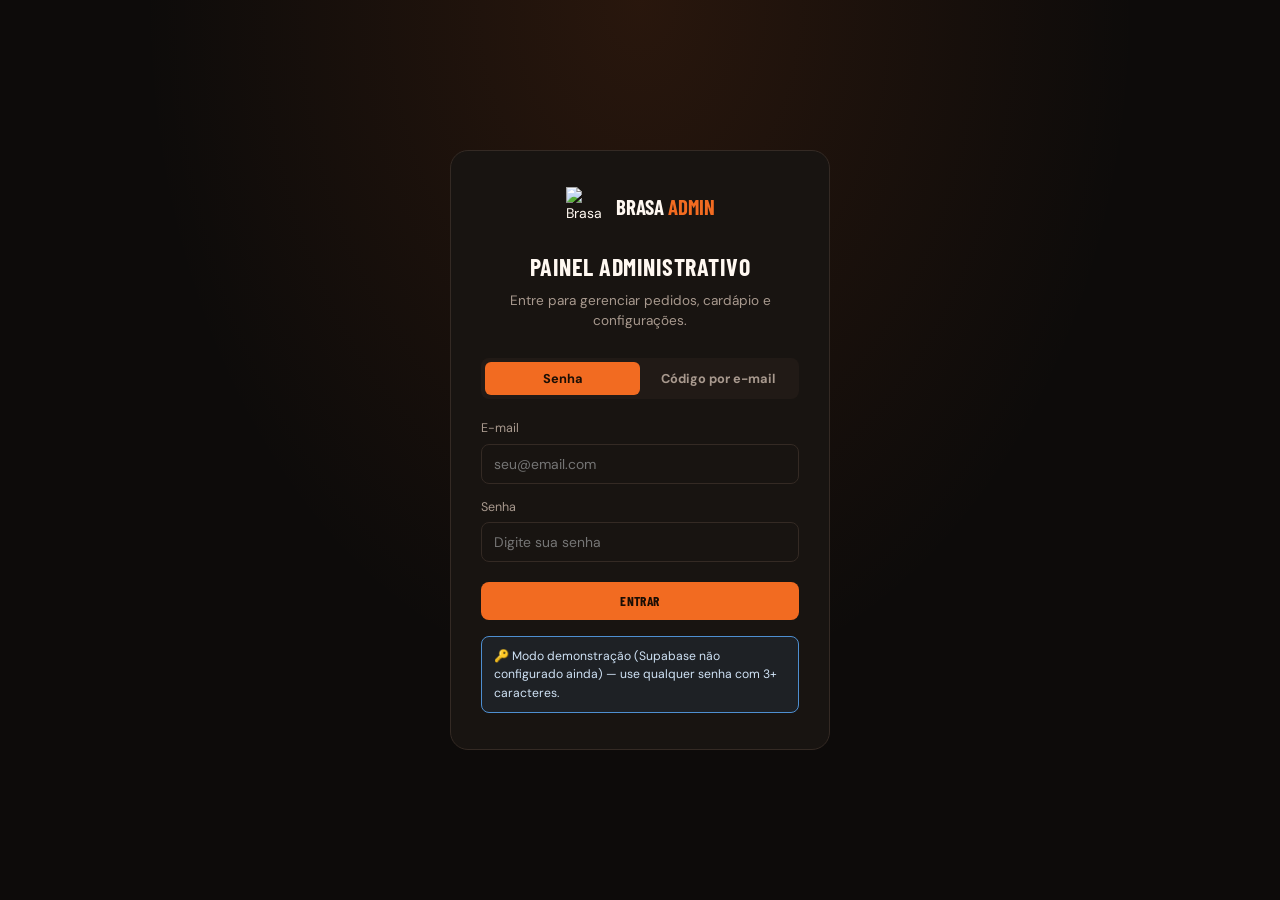
==== admin.html @ 8faa11cd "Add files via upload" ====
<!DOCTYPE html>
<html lang="pt-BR">
<head>
<meta charset="UTF-8">
<meta name="viewport" content="width=device-width, initial-scale=1.0">
<title>Painel Administrativo — Brasa Burger Co.</title>
<link rel="preconnect" href="https://fonts.googleapis.com">
<link href="https://fonts.googleapis.com/css2?family=Barlow+Condensed:wght@500;600;700&family=DM+Sans:wght@400;500;700&display=swap" rel="stylesheet">
<link rel="stylesheet" href="css/admin.css">
</head>
<body>

<!-- ============================= LOGIN ============================= -->
<div class="login-screen" id="loginScreen">
  <div class="login-card">
    <div class="brand-mark">
      <img src="assets/brand/logo-icon.png" alt="Brasa Burger Co.">
      <span>BRASA <em>ADMIN</em></span>
    </div>
    <h1>Painel administrativo</h1>
    <p class="sub">Entre para gerenciar pedidos, cardápio e configurações.</p>

    <div class="login-tabs">
      <button class="is-active" id="tabPassword">Senha</button>
      <button id="tabCode">Código por e-mail</button>
    </div>

    <div class="login-error" id="loginError">E-mail ou senha incorretos. Tente novamente.</div>

    <form id="loginFormPassword">
      <div class="field">
        <label for="loginEmail">E-mail</label>
        <input type="email" id="loginEmail" placeholder="seu@email.com" autocomplete="username">
      </div>
      <div class="field">
        <label for="loginPass">Senha</label>
        <input type="password" id="loginPass" placeholder="Digite sua senha" autocomplete="current-password">
      </div>
      <button type="submit" class="btn btn-primary" style="width:100%; justify-content:center; margin-top:6px;">Entrar</button>
    </form>

    <form id="loginFormCode" style="display:none;">
      <div class="field">
        <label for="loginEmail2">E-mail</label>
        <input type="email" id="loginEmail2" placeholder="seu@email.com" autocomplete="username">
      </div>
      <div class="field" id="codeFieldWrap" style="display:none;">
        <label for="loginCode">Código de 6 dígitos</label>
        <input type="text" id="loginCode" maxlength="6" placeholder="000000">
      </div>
      <button type="submit" class="btn btn-primary" style="width:100%; justify-content:center; margin-top:6px;" id="codeSubmitBtn">Enviar código</button>
    </form>

    <div class="login-hint">🔑 Protótipo demonstrativo — use qualquer senha (mín. 3 caracteres) ou peça o código, ele aparecerá em um aviso na tela.</div>
  </div>
</div>

<!-- ============================= SHELL ADMIN ============================= -->
<div class="admin-shell" id="adminShell">

  <!-- ---------- Sidebar ---------- -->
  <aside class="sidebar" id="sidebar">
    <button class="sidebar__mobile-close icon-only-btn" id="closeSidebarBtn" aria-label="Fechar menu">✕</button>
    <div class="sidebar__brand">
      <img src="assets/brand/logo-icon.png" alt="" id="sidebarLogo">
      <span class="sidebar__brand-text" id="sidebarBrandText">BRASA BURGER</span>
    </div>
    <div class="sidebar__sub">PAINEL ADMINISTRATIVO</div>

    <nav class="sidebar__nav" id="sidebarNav">
      <button class="nav-item is-active" data-view="visao-geral"><span class="ic">📊</span><span class="nav-label">Visão geral</span></button>
      <button class="nav-item" data-view="dashboard"><span class="ic">📈</span><span class="nav-label">Dashboard</span></button>
      <button class="nav-item" data-view="pedidos"><span class="ic">🧾</span><span class="nav-label">Pedidos</span><span class="nav-badge" id="navOrdersBadge">0</span></button>
      <button class="nav-item" data-view="produtos"><span class="ic">🍔</span><span class="nav-label">Produtos</span></button>
      <button class="nav-item" data-view="categorias"><span class="ic">🗂️</span><span class="nav-label">Categorias</span></button>
      <button class="nav-item" data-view="adicionais"><span class="ic">➕</span><span class="nav-label">Adicionais</span></button>
      <button class="nav-item" data-view="estoque"><span class="ic">📦</span><span class="nav-label">Estoque</span></button>
      <button class="nav-item" data-view="cupons"><span class="ic">🏷️</span><span class="nav-label">Cupons</span></button>
      <button class="nav-item" data-view="areas"><span class="ic">📍</span><span class="nav-label">Áreas de entrega</span></button>
      <button class="nav-item" data-view="banners"><span class="ic">🖼️</span><span class="nav-label">Banners</span></button>
      <button class="nav-item" data-view="configuracoes"><span class="ic">⚙️</span><span class="nav-label">Configurações</span></button>
      <button class="nav-item" data-view="business"><span class="ic">🌎</span><span class="nav-label">Business</span></button>
    </nav>

    <div class="sidebar__footer">
      <div class="store-status-card">
        <div class="line1"><span class="dot-green"></span> Loja aberta</div>
        <div class="line2">Terça a domingo, 18h–23h30</div>
        <a href="index.html" target="_blank">Ver site público →</a>
      </div>
    </div>
  </aside>

  <!-- ---------- Área principal ---------- -->
  <div class="main-area">
    <header class="topbar">
      <button class="tb-icon-btn topbar__menu-btn" id="openSidebarBtn" aria-label="Abrir menu">☰</button>
      <div class="topbar__titles">
        <div class="topbar__date" id="topbarDate">SEXTA-FEIRA, 7 DE AGOSTO</div>
        <h1 class="topbar__title" id="topbarTitle">Visão geral</h1>
      </div>
      <div class="topbar__search">
        <span>🔍</span>
        <input type="text" id="globalSearch" placeholder="Buscar pedidos, produtos...">
      </div>
      <div class="topbar__actions">
        <button class="tb-icon-btn is-muted" id="soundToggle" aria-label="Alternar som de notificação" title="Som de novos pedidos">🔔</button>
        <button class="tb-icon-btn" id="notifBtn" aria-label="Notificações">
          🔔<span class="tb-badge" id="notifBadge">3</span>
        </button>
        <div class="profile-chip" id="profileChip">
          <div class="avatar-initials" id="profileInitials">MS</div>
          <div class="who"><span class="name" id="profileName">Marina Silva</span><span class="role" id="profileRole">Administradora</span></div>
        </div>
        <button class="tb-icon-btn" id="logoutBtn" aria-label="Sair" title="Sair">🚪</button>
      </div>
    </header>

    <main class="view-content" id="viewContent">
      <!-- Conteúdo de cada view é injetado via JS -->
    </main>
  </div>
</div>

<!-- ============================= OVERLAYS ============================= -->
<div class="backdrop" id="backdrop"></div>

<aside class="drawer" id="orderDrawer" aria-label="Detalhes do pedido">
  <div id="orderDrawerContent"></div>
</aside>

<div class="modal" id="adminModal" role="dialog" aria-modal="true">
  <div id="adminModalContent"></div>
</div>

<div class="modal" id="confirmModal" role="dialog" aria-modal="true">
  <div id="confirmModalContent"></div>
</div>

<div class="toast-stack" id="toastStack"></div>

<script src="https://cdn.jsdelivr.net/npm/@supabase/supabase-js@2/dist/umd/supabase.js"></script>
<script src="https://cdn.jsdelivr.net/npm/chart.js@4.4.4/dist/chart.umd.min.js"></script>
<script src="js/supabase-config.js"></script>
<script src="js/supabase-client.js"></script>
<script src="js/admin-data.js"></script>
<script src="js/admin.js"></script>
<script src="js/admin-sync.js"></script>
<script src="js/admin-orders.js"></script>
<script src="js/admin-print.js"></script>
<script src="js/admin-dashboard.js"></script>
<script src="js/admin-catalog.js"></script>
<script src="js/admin-inventory.js"></script>
<script src="js/admin-marketing.js"></script>
<script src="js/admin-settings.js"></script>
<script src="js/admin-business.js"></script>
<script>window.__brasaAdminInit();</script>
</body>
</html>
---- css/admin.css ----
/* ============================================================
   BRASA BURGER CO. — PAINEL ADMINISTRATIVO
   Paleta noturna, inspirada em fogo e brasa
   ============================================================ */
:root {
  --bg: #0D0B0A;
  --sidebar: #12100E;
  --card: #181411;
  --surface-2: #211A16;
  --border: #342A24;

  --orange: #F26B21;
  --orange-strong: #FF681F;

  --text: #FFF8F1;
  --text-2: #A8998E;
  --text-muted: #6E6157;

  --green: #3FAE6B;
  --amber: #E8A23D;
  --blue: #4E8FD1;
  --red: #E1533F;

  --font-display: 'Barlow Condensed', sans-serif;
  --font-body: 'DM Sans', sans-serif;

  --radius-sm: 8px;
  --radius-md: 11px;
  --radius-lg: 18px;
  --transition: 220ms cubic-bezier(.4,0,.2,1);

  --sidebar-w: 250px;
  --header-h: 90px;
}

* { box-sizing: border-box; margin: 0; padding: 0; }
html, body { overflow-x: hidden; }

body {
  background: var(--bg);
  color: var(--text);
  font-family: var(--font-body);
  font-size: 14px;
  line-height: 1.5;
}

button { font-family: inherit; cursor: pointer; border: none; background: none; color: inherit; }
input, select, textarea { font-family: inherit; }
ul { list-style: none; }
img { max-width: 100%; display: block; }
a { color: inherit; text-decoration: none; }

h1, h2, h3, h4 {
  font-family: var(--font-display);
  font-weight: 700;
  text-transform: uppercase;
  letter-spacing: 0.02em;
}

:focus-visible { outline: 2px solid var(--orange); outline-offset: 2px; }

@media (prefers-reduced-motion: reduce) {
  *, *::before, *::after { animation-duration: .001ms !important; transition-duration: .001ms !important; }
}

/* ============================= LOGIN ============================= */
.login-screen {
  min-height: 100vh;
  display: flex;
  align-items: center;
  justify-content: center;
  background: radial-gradient(ellipse at 50% 0%, rgba(242,107,33,0.12), transparent 55%), var(--bg);
  padding: 20px;
}
.login-card {
  width: 380px;
  max-width: 100%;
  background: var(--card);
  border: 1px solid var(--border);
  border-radius: var(--radius-lg);
  padding: 36px 30px;
}
.login-card .brand-mark { display: flex; align-items: center; gap: 10px; justify-content: center; margin-bottom: 22px; }
.login-card .brand-mark img { width: 40px; height: 40px; }
.login-card .brand-mark span { font-family: var(--font-display); font-size: 1.3rem; font-weight: 700; }
.login-card .brand-mark span em { color: var(--orange); font-style: normal; }
.login-card h1 { font-size: 1.5rem; text-align: center; margin-bottom: 6px; }
.login-card .sub { text-align: center; color: var(--text-2); font-size: 0.85rem; margin-bottom: 26px; }
.login-tabs { display: flex; background: var(--surface-2); border-radius: var(--radius-sm); padding: 4px; margin-bottom: 20px; }
.login-tabs button { flex: 1; padding: 8px; border-radius: 6px; font-size: 0.8rem; font-weight: 700; color: var(--text-2); }
.login-tabs button.is-active { background: var(--orange); color: #1a0e05; }
.login-error { background: rgba(225,83,63,0.1); border: 1px solid var(--red); color: var(--red); border-radius: var(--radius-sm); padding: 10px 12px; font-size: 0.8rem; margin-bottom: 16px; display: none; }
.login-error.is-visible { display: block; }
.login-hint { background: rgba(78,143,209,0.1); border: 1px solid var(--blue); color: #cfe2f5; border-radius: var(--radius-sm); padding: 10px 12px; font-size: 0.76rem; margin-top: 16px; }

/* ============================= LAYOUT ============================= */
.admin-shell { display: none; min-height: 100vh; }
.admin-shell.is-active { display: flex; }

/* ---------- Sidebar ---------- */
.sidebar {
  width: var(--sidebar-w);
  flex-shrink: 0;
  background: var(--sidebar);
  border-right: 1px solid var(--border);
  display: flex;
  flex-direction: column;
  position: fixed;
  top: 0; left: 0; bottom: 0;
  z-index: 50;
  transition: transform var(--transition);
}
.sidebar__brand { display: flex; align-items: center; gap: 10px; padding: 24px 20px 6px; }
.sidebar__brand img { width: 34px; height: 34px; }
.sidebar__brand-text { font-family: var(--font-display); font-size: 1.15rem; font-weight: 700; }
.sidebar__sub { font-family: var(--font-display); font-size: 0.66rem; color: var(--orange); letter-spacing: 0.16em; padding: 0 20px 20px; }

.sidebar__nav { flex: 1; overflow-y: auto; padding: 4px 12px; }
.nav-item {
  display: flex; align-items: center; gap: 12px;
  width: 100%;
  padding: 11px 12px;
  border-radius: var(--radius-sm);
  color: var(--text-2);
  font-size: 0.88rem;
  font-weight: 600;
  position: relative;
  margin-bottom: 2px;
  transition: background var(--transition), color var(--transition);
}
.nav-item:hover { background: var(--card); color: var(--text); }
.nav-item.is-active {
  background: rgba(242,107,33,0.10);
  color: var(--text);
}
.nav-item.is-active::before {
  content: "";
  position: absolute; left: -12px; top: 8px; bottom: 8px;
  width: 3px; background: var(--orange); border-radius: 0 4px 4px 0;
}
.nav-item .ic { width: 18px; text-align: center; flex-shrink: 0; }
.nav-item .nav-label { flex: 1; text-align: left; }
.nav-badge {
  background: var(--orange); color: #1a0e05;
  font-size: 0.68rem; font-weight: 700;
  min-width: 18px; height: 18px; border-radius: 999px;
  display: flex; align-items: center; justify-content: center;
  padding: 0 5px;
}

.sidebar__footer { padding: 16px; border-top: 1px solid var(--border); }
.store-status-card {
  background: var(--card); border: 1px solid var(--border);
  border-radius: var(--radius-sm); padding: 12px 14px;
}
.store-status-card .line1 { display: flex; align-items: center; gap: 8px; font-size: 0.82rem; font-weight: 700; margin-bottom: 3px; }
.dot-green { width: 8px; height: 8px; border-radius: 50%; background: var(--green); box-shadow: 0 0 6px var(--green); }
.store-status-card .line2 { color: var(--text-2); font-size: 0.76rem; margin-bottom: 10px; }
.store-status-card a { font-size: 0.78rem; color: var(--orange); font-weight: 700; display: flex; align-items: center; gap: 4px; }

.sidebar__mobile-close { display: none !important; }
@media (max-width: 980px) {
  .sidebar__mobile-close { display: flex !important; }
}

/* ---------- Main area ---------- */
.main-area { flex: 1; margin-left: var(--sidebar-w); min-width: 0; }

.topbar {
  height: var(--header-h);
  position: sticky; top: 0; z-index: 30;
  background: rgba(13,11,10,0.88);
  backdrop-filter: blur(10px);
  border-bottom: 1px solid var(--border);
  display: flex; align-items: center;
  padding: 0 28px;
  gap: 20px;
}
.topbar__menu-btn { display: none; }
.topbar__titles { flex-shrink: 0; }
.topbar__date { font-family: var(--font-display); font-size: 0.72rem; color: var(--orange); letter-spacing: 0.1em; text-transform: uppercase; margin-bottom: 2px; }
.topbar__title { font-size: 1.4rem; }

.topbar__search {
  flex: 1;
  max-width: 340px;
  display: flex; align-items: center; gap: 8px;
  background: var(--card);
  border: 1px solid var(--border);
  border-radius: var(--radius-sm);
  padding: 9px 14px;
  color: var(--text-2);
}
.topbar__search input { background: none; border: none; color: var(--text); width: 100%; font-size: 0.85rem; }
.topbar__search input:focus { outline: none; }
.topbar__search input::placeholder { color: var(--text-muted); }

.topbar__actions { display: flex; align-items: center; gap: 10px; margin-left: auto; }
.tb-icon-btn {
  position: relative;
  width: 40px; height: 40px;
  border-radius: var(--radius-sm);
  background: var(--card);
  border: 1px solid var(--border);
  display: flex; align-items: center; justify-content: center;
  color: var(--text);
  transition: border-color var(--transition);
}
.tb-icon-btn:hover { border-color: var(--orange); }
.tb-icon-btn.is-muted { color: var(--text-muted); }
.tb-badge {
  position: absolute; top: -5px; right: -5px;
  background: var(--red); color: #fff;
  font-size: 0.62rem; font-weight: 700;
  min-width: 16px; height: 16px; border-radius: 999px;
  display: flex; align-items: center; justify-content: center;
}
.profile-chip {
  display: flex; align-items: center; gap: 10px;
  padding: 6px 10px 6px 6px;
  border-radius: 999px;
  background: var(--card);
  border: 1px solid var(--border);
  cursor: pointer;
}
.avatar-initials {
  width: 30px; height: 30px; border-radius: 50%;
  background: var(--orange); color: #1a0e05;
  display: flex; align-items: center; justify-content: center;
  font-weight: 700; font-size: 0.78rem; flex-shrink: 0;
}
.profile-chip .who { display: flex; flex-direction: column; line-height: 1.2; }
.profile-chip .who .name { font-size: 0.8rem; font-weight: 700; }
.profile-chip .who .role { font-size: 0.68rem; color: var(--text-2); }

.view-content { padding: 26px 28px 60px; }

/* ============================= UTILITÁRIOS ============================= */
.eyebrow { font-family: var(--font-display); color: var(--orange); font-size: 0.72rem; font-weight: 700; letter-spacing: 0.12em; text-transform: uppercase; }
.section-title { font-size: 1.6rem; margin: 4px 0 4px; }
.muted { color: var(--text-2); }

.btn {
  font-family: var(--font-display);
  font-weight: 700;
  text-transform: uppercase;
  letter-spacing: 0.03em;
  font-size: 0.84rem;
  padding: 11px 20px;
  border-radius: var(--radius-sm);
  display: inline-flex;
  align-items: center;
  gap: 8px;
  transition: transform var(--transition), background var(--transition), border-color var(--transition), box-shadow var(--transition);
}
.btn-primary { background: var(--orange); color: #1a0e05; }
.btn-primary:hover { box-shadow: 0 6px 20px rgba(242,107,33,0.35); transform: translateY(-1px); }
.btn-secondary { background: var(--card); border: 1px solid var(--border); color: var(--text); }
.btn-secondary:hover { border-color: var(--orange); color: var(--orange); }
.btn-danger { background: rgba(225,83,63,0.12); border: 1px solid var(--red); color: var(--red); }
.btn-danger:hover { background: rgba(225,83,63,0.2); }
.btn-ghost { color: var(--text-2); font-size: 0.8rem; text-transform: none; font-family: var(--font-body); font-weight: 700; padding: 8px 10px; }
.btn-ghost:hover { color: var(--text); }
.btn:disabled { opacity: 0.45; cursor: not-allowed; }
.btn:active:not(:disabled) { transform: scale(0.97); }

.card {
  background: var(--card);
  border: 1px solid var(--border);
  border-radius: var(--radius-md);
}

.pill {
  display: inline-flex; align-items: center; gap: 6px;
  padding: 4px 11px;
  border-radius: 999px;
  font-size: 0.72rem;
  font-weight: 700;
}
.pill-green { background: rgba(63,174,107,0.14); color: var(--green); }
.pill-amber { background: rgba(232,162,61,0.14); color: var(--amber); }
.pill-blue { background: rgba(78,143,209,0.14); color: var(--blue); }
.pill-red { background: rgba(225,83,63,0.14); color: var(--red); }
.pill-gray { background: var(--surface-2); color: var(--text-2); }
.pill-orange { background: rgba(242,107,33,0.14); color: var(--orange); }

.toggle {
  position: relative;
  width: 40px; height: 22px;
  background: var(--surface-2);
  border: 1px solid var(--border);
  border-radius: 999px;
  flex-shrink: 0;
  transition: background var(--transition);
}
.toggle::after {
  content: "";
  position: absolute; top: 2px; left: 2px;
  width: 16px; height: 16px;
  background: var(--text-2);
  border-radius: 50%;
  transition: transform var(--transition), background var(--transition);
}
.toggle.is-on { background: rgba(242,107,33,0.25); border-color: var(--orange); }
.toggle.is-on::after { transform: translateX(18px); background: var(--orange); }

.icon-only-btn {
  width: 32px; height: 32px;
  border-radius: var(--radius-sm);
  display: flex; align-items: center; justify-content: center;
  color: var(--text-2);
  border: 1px solid transparent;
}
.icon-only-btn:hover { background: var(--surface-2); color: var(--text); border-color: var(--border); }

.empty-state { text-align: center; padding: 60px 20px; color: var(--text-2); }
.empty-state .ic { font-size: 2rem; margin-bottom: 10px; }
.empty-state h3 { color: var(--text); font-size: 1.05rem; margin-bottom: 6px; text-transform: none; letter-spacing: 0; }

.skeleton-row { background: linear-gradient(90deg, var(--card) 0%, var(--surface-2) 50%, var(--card) 100%); background-size: 200% 100%; animation: shimmer 1.4s infinite; border-radius: var(--radius-md); height: 90px; }
@keyframes shimmer { 0% { background-position: 200% 0; } 100% { background-position: -200% 0; } }

/* ============================= VISÃO GERAL ============================= */
.greeting-row { display: flex; justify-content: space-between; align-items: flex-start; margin-bottom: 24px; flex-wrap: wrap; gap: 14px; }
.greeting h1 { font-size: 1.7rem; text-transform: none; letter-spacing: 0; margin: 4px 0 6px; }
.greeting p { color: var(--text-2); font-size: 0.88rem; }
.greeting p strong { color: var(--amber); }
.live-badge { display: flex; align-items: center; gap: 7px; font-size: 0.78rem; color: var(--green); background: rgba(63,174,107,0.1); border: 1px solid rgba(63,174,107,0.3); padding: 7px 13px; border-radius: 999px; white-space: nowrap; }
.live-dot { width: 7px; height: 7px; border-radius: 50%; background: var(--green); animation: pulse-dot 1.6s infinite; }
@keyframes pulse-dot { 0%,100% { opacity: 1; } 50% { opacity: 0.35; } }

.metrics-grid { display: grid; grid-template-columns: repeat(4, 1fr); gap: 16px; margin-bottom: 22px; }
.metric-card { padding: 18px 20px; }
.metric-card .top-row { display: flex; justify-content: space-between; align-items: flex-start; margin-bottom: 14px; }
.metric-card .m-icon { width: 38px; height: 38px; border-radius: var(--radius-sm); display: flex; align-items: center; justify-content: center; font-size: 1.1rem; }
.metric-card .m-value { font-family: var(--font-display); font-size: 2rem; font-weight: 700; line-height: 1; margin-bottom: 6px; }
.metric-card .m-label { color: var(--text-2); font-size: 0.8rem; }
.metric-card .m-delta { font-size: 0.76rem; font-weight: 700; }

.dashboard-grid { display: grid; grid-template-columns: 1.4fr 1fr; gap: 16px; }
.dashboard-col { display: flex; flex-direction: column; gap: 16px; min-width: 0; }

.panel { padding: 20px 22px; }
.panel__head { display: flex; justify-content: space-between; align-items: baseline; margin-bottom: 16px; }
.panel__head h3 { font-size: 1rem; letter-spacing: 0; text-transform: none; }
.panel__head .tag { font-family: var(--font-display); font-size: 0.68rem; color: var(--orange); letter-spacing: 0.1em; }
.panel__head .link { font-size: 0.78rem; color: var(--text-2); font-weight: 700; }
.panel__head .link:hover { color: var(--orange); }

.recent-order-row { display: flex; align-items: center; gap: 12px; padding: 11px 0; border-bottom: 1px solid var(--border); cursor: pointer; }
.recent-order-row:last-child { border-bottom: none; }
.recent-order-row:hover { opacity: 0.85; }
.recent-order-row .ro-num { font-family: var(--font-display); font-weight: 700; font-size: 0.95rem; width: 46px; flex-shrink: 0; }
.recent-order-row .ro-info { flex: 1; min-width: 0; }
.recent-order-row .ro-info .name { font-size: 0.85rem; font-weight: 700; }
.recent-order-row .ro-info .meta { font-size: 0.74rem; color: var(--text-2); }
.recent-order-row .ro-total { font-family: var(--font-display); font-weight: 700; color: var(--orange); font-size: 0.9rem; white-space: nowrap; }

.week-total { display: flex; align-items: baseline; gap: 10px; margin-bottom: 4px; }
.week-total .val { font-family: var(--font-display); font-size: 1.7rem; font-weight: 700; }
.week-total .delta { color: var(--green); font-size: 0.8rem; font-weight: 700; }
.week-select { font-size: 0.76rem; color: var(--text-2); background: var(--surface-2); border: 1px solid var(--border); border-radius: 999px; padding: 4px 10px; margin-bottom: 16px; display: inline-block; }
.bar-chart { display: flex; align-items: flex-end; gap: 8px; height: 130px; }
.bar-chart .bar-col { flex: 1; display: flex; flex-direction: column; align-items: center; gap: 8px; height: 100%; justify-content: flex-end; }
.bar-chart .bar { width: 100%; background: var(--surface-2); border-radius: 5px 5px 0 0; transition: height 500ms ease; }
.bar-chart .bar.is-peak { background: var(--orange); }
.bar-chart .bar-label { font-size: 0.68rem; color: var(--text-2); }

.top-seller-row { display: flex; align-items: center; gap: 12px; padding: 10px 0; border-bottom: 1px solid var(--border); }
.top-seller-row:last-child { border-bottom: none; }
.top-seller-row .rank { font-family: var(--font-display); font-weight: 700; color: var(--text-muted); width: 16px; }
.top-seller-row img { width: 40px; height: 40px; border-radius: var(--radius-sm); object-fit: cover; flex-shrink: 0; }
.top-seller-row .ts-info { flex: 1; min-width: 0; }
.top-seller-row .ts-info .name { font-size: 0.85rem; font-weight: 700; }
.top-seller-row .ts-info .meta { font-size: 0.74rem; color: var(--text-2); }
.top-seller-row .ts-price { font-family: var(--font-display); font-weight: 700; font-size: 0.88rem; }

.store-op-row { display: flex; justify-content: space-between; font-size: 0.82rem; padding: 8px 0; border-bottom: 1px solid var(--border); }
.store-op-row:last-child { border-bottom: none; }
.store-op-row .v { font-weight: 700; }

@media (max-width: 1180px) {
  .metrics-grid { grid-template-columns: repeat(2, 1fr); }
  .dashboard-grid { grid-template-columns: 1fr; }
}

/* ============================= TABELAS / GRIDS GENÉRICOS ============================= */
.toolbar { display: flex; align-items: center; gap: 12px; margin-bottom: 20px; flex-wrap: wrap; }
.toolbar__search { flex: 1; min-width: 200px; max-width: 320px; display: flex; align-items: center; gap: 8px; background: var(--card); border: 1px solid var(--border); border-radius: var(--radius-sm); padding: 9px 14px; color: var(--text-2); }
.toolbar__search input { background: none; border: none; color: var(--text); width: 100%; font-size: 0.85rem; }
.toolbar__search input:focus { outline: none; }
.toolbar select {
  background: var(--card); border: 1px solid var(--border); color: var(--text);
  border-radius: var(--radius-sm); padding: 9px 12px; font-size: 0.83rem;
}
.filter-chip-row { display: flex; gap: 8px; flex-wrap: wrap; }
.filter-chip {
  padding: 8px 15px; border-radius: 999px; border: 1px solid var(--border);
  background: var(--card); font-size: 0.8rem; font-weight: 600; color: var(--text-2);
}
.filter-chip.is-active { background: var(--orange); border-color: var(--orange); color: #1a0e05; }

.data-table { width: 100%; border-collapse: collapse; }
.data-table thead th {
  text-align: left; font-family: var(--font-display); font-size: 0.7rem;
  letter-spacing: 0.08em; text-transform: uppercase; color: var(--text-2);
  padding: 12px 14px; border-bottom: 1px solid var(--border);
}
.data-table tbody td { padding: 14px; border-bottom: 1px solid var(--border); font-size: 0.85rem; vertical-align: middle; }
.data-table tbody tr:last-child td { border-bottom: none; }
.data-table tbody tr:hover { background: rgba(242,107,33,0.03); }
.data-table .row-actions { display: flex; gap: 6px; justify-content: flex-end; }
.drag-handle { cursor: grab; color: var(--text-muted); }
.table-wrap { overflow-x: auto; }

/* ============================= PRODUTOS ============================= */
.product-admin-grid { display: grid; grid-template-columns: repeat(auto-fill, minmax(230px, 1fr)); gap: 16px; }
.product-admin-card { overflow: hidden; }
.pac-img { position: relative; aspect-ratio: 4/3; }
.pac-img img, .pac-img video { width: 100%; height: 100%; object-fit: cover; }
.pac-badge { position: absolute; top: 10px; left: 10px; background: var(--orange); color: #1a0e05; font-family: var(--font-display); font-size: 0.64rem; font-weight: 700; padding: 3px 9px; border-radius: 999px; }
.pac-badge.soldout { background: var(--red); color: #fff; }
.pac-img.is-inactive img, .pac-img.is-inactive video { filter: grayscale(0.7) brightness(0.5); }
.pac-body { padding: 14px 16px 16px; }
.pac-body h4 { font-size: 1.02rem; text-transform: none; letter-spacing: 0; margin-bottom: 3px; }
.pac-body .cat { font-size: 0.74rem; color: var(--text-2); margin-bottom: 10px; }
.pac-foot { display: flex; align-items: center; justify-content: space-between; margin-bottom: 10px; }
.pac-price { font-family: var(--font-display); color: var(--orange); font-weight: 700; font-size: 1.05rem; }
.pac-actions { display: flex; gap: 6px; }

/* ============================= KANBAN (PEDIDOS) ============================= */
.kanban-wrap { display: flex; gap: 16px; overflow-x: auto; padding-bottom: 8px; }
.kanban-col { flex: 1; min-width: 270px; display: flex; flex-direction: column; }
.kanban-col__head { display: flex; align-items: center; justify-content: space-between; padding: 4px 4px 12px; }
.kanban-col__head h4 { font-size: 0.85rem; letter-spacing: 0.02em; }
.kanban-count { background: var(--surface-2); color: var(--text-2); font-size: 0.72rem; font-weight: 700; padding: 2px 9px; border-radius: 999px; }
.kanban-cards { display: flex; flex-direction: column; gap: 10px; min-height: 60px; }
.order-card { padding: 14px; cursor: pointer; }
.order-card:hover { border-color: var(--orange); }
.order-card__top { display: flex; justify-content: space-between; align-items: center; margin-bottom: 8px; }
.order-card__top .onum { font-family: var(--font-display); font-weight: 700; font-size: 0.95rem; }
.order-card__top .elapsed { font-size: 0.7rem; color: var(--amber); font-weight: 700; background: rgba(232,162,61,0.12); padding: 2px 8px; border-radius: 999px; }
.order-card .cname { font-size: 0.86rem; font-weight: 700; margin-bottom: 4px; }
.order-card .cmeta { font-size: 0.76rem; color: var(--text-2); margin-bottom: 10px; }
.order-card__bottom { display: flex; justify-content: space-between; align-items: center; }
.order-card .ototal { font-family: var(--font-display); font-weight: 700; color: var(--orange); }

/* ============================= DRAWER (LATERAL) ============================= */
.backdrop { position: fixed; inset: 0; background: rgba(4,3,2,0.65); backdrop-filter: blur(2px); z-index: 70; opacity: 0; pointer-events: none; transition: opacity var(--transition); }
.backdrop.is-open { opacity: 1; pointer-events: auto; }

.drawer {
  position: fixed; top: 0; right: 0; height: 100%; width: 440px; max-width: 94vw;
  background: var(--sidebar); border-left: 1px solid var(--border);
  z-index: 80; display: flex; flex-direction: column;
  transform: translateX(100%); transition: transform 260ms cubic-bezier(.4,0,.2,1);
}
.drawer.is-open { transform: translateX(0); }
.drawer > div { display: flex; flex-direction: column; height: 100%; min-height: 0; }
.drawer__head { display: flex; align-items: center; justify-content: space-between; padding: 20px 22px; border-bottom: 1px solid var(--border); }
.drawer__head h2 { font-size: 1.2rem; letter-spacing: 0; text-transform: none; }
.drawer__body { flex: 1; overflow-y: auto; padding: 20px 22px; }
.drawer__foot { padding: 16px 22px 22px; border-top: 1px solid var(--border); display: flex; gap: 10px; flex-wrap: wrap; }

.detail-block { margin-bottom: 20px; }
.detail-block h4 { font-size: 0.72rem; color: var(--text-2); letter-spacing: 0.08em; margin-bottom: 8px; }
.detail-block p { font-size: 0.9rem; }
.detail-line { display: flex; justify-content: space-between; font-size: 0.86rem; padding: 6px 0; }
.detail-line.total { font-family: var(--font-display); font-weight: 700; font-size: 1.05rem; border-top: 1px solid var(--border); margin-top: 6px; padding-top: 12px; }

.timeline { display: flex; flex-direction: column; }
.timeline-item { display: flex; gap: 12px; }
.timeline-item .dot-col { display: flex; flex-direction: column; align-items: center; }
.timeline-item .dot { width: 18px; height: 18px; border-radius: 50%; background: var(--card); border: 2px solid var(--border); flex-shrink: 0; display: flex; align-items: center; justify-content: center; font-size: 0.6rem; }
.timeline-item.is-done .dot { background: var(--green); border-color: var(--green); color: #06210f; }
.timeline-item.is-current .dot { background: var(--orange); border-color: var(--orange); box-shadow: 0 0 0 4px rgba(242,107,33,0.18); }
.timeline-item .tline { width: 2px; flex: 1; background: var(--border); min-height: 22px; }
.timeline-item.is-done .tline { background: var(--green); }
.timeline-item .tlabel { padding-bottom: 20px; font-size: 0.82rem; color: var(--text-2); }
.timeline-item.is-current .tlabel, .timeline-item.is-done .tlabel { color: var(--text); }

/* ============================= MODAL ============================= */
.modal {
  position: fixed; top: 50%; left: calc(50% + var(--sidebar-w)/2); transform: translate(-50%, -46%);
  width: 620px; max-width: 92vw; max-height: 88vh; overflow-y: auto;
  background: var(--sidebar); border: 1px solid var(--border); border-radius: var(--radius-lg);
  z-index: 80; opacity: 0; pointer-events: none; transition: opacity 220ms ease, transform 220ms ease;
}
.modal.is-open { opacity: 1; pointer-events: auto; transform: translate(-50%, -50%); }
.modal__head { display: flex; align-items: center; justify-content: space-between; padding: 20px 24px; border-bottom: 1px solid var(--border); }
.modal__head h2 { font-size: 1.25rem; letter-spacing: 0; text-transform: none; }
.modal__body { padding: 22px 24px; }
.modal__foot { padding: 16px 24px 22px; border-top: 1px solid var(--border); display: flex; justify-content: flex-end; gap: 10px; }
@media (max-width: 860px) {
  .modal { left: 50%; }
}

.field { margin-bottom: 14px; }
.field label { display: block; font-size: 0.78rem; color: var(--text-2); margin-bottom: 6px; }
.field input, .field select, .field textarea {
  width: 100%; background: var(--card); border: 1px solid var(--border); border-radius: var(--radius-sm);
  padding: 10px 12px; color: var(--text); font-size: 0.87rem;
}
.field input:focus, .field select:focus, .field textarea:focus { border-color: var(--orange); outline: none; }
.field textarea { resize: vertical; min-height: 64px; }
.field-error { border-color: var(--red) !important; }
.field-error-msg { color: var(--red); font-size: 0.74rem; margin-top: 4px; display: none; }
.field-error-msg.is-visible { display: block; }
.field-row { display: grid; grid-template-columns: 1fr 1fr; gap: 12px; }
.field-inline { display: flex; align-items: center; justify-content: space-between; padding: 10px 0; border-bottom: 1px solid var(--border); }
.field-inline:last-child { border-bottom: none; }
.field-inline .fi-label { font-size: 0.85rem; font-weight: 600; }
.field-inline .fi-hint { font-size: 0.72rem; color: var(--text-2); }

.upload-zone {
  border: 1.5px dashed var(--border); border-radius: var(--radius-md);
  padding: 22px; text-align: center; color: var(--text-2); font-size: 0.82rem;
  margin-bottom: 16px; position: relative; overflow: hidden;
}
.upload-zone img { max-height: 120px; margin: 0 auto 10px; border-radius: var(--radius-sm); }

/* ============================= ABAS (CONFIGURAÇÕES) ============================= */
.tabs-row { display: flex; gap: 6px; overflow-x: auto; margin-bottom: 20px; border-bottom: 1px solid var(--border); }
.tab-btn { padding: 11px 16px; font-size: 0.84rem; font-weight: 700; color: var(--text-2); border-bottom: 2px solid transparent; white-space: nowrap; }
.tab-btn.is-active { color: var(--orange); border-bottom-color: var(--orange); }
.tab-panel { display: none; }
.tab-panel.is-active { display: block; }

/* ============================= TOGGLE SEGMENTADO (ex: tipo de mídia do banner) ============================= */
.segmented { display: inline-flex; border: 1px solid var(--border); border-radius: var(--radius-sm); overflow: hidden; }
.seg-btn { padding: 8px 16px; font-size: 0.84rem; font-weight: 600; color: var(--text-2); background: var(--surface-2); }
.seg-btn.is-active { background: var(--orange); color: #1a0e05; }

/* ============================= TOASTS ============================= */
.toast-stack { position: fixed; bottom: 20px; right: 20px; z-index: 95; display: flex; flex-direction: column; gap: 10px; width: min(340px, 90vw); }
.toast { background: var(--card); border: 1px solid var(--border); border-left: 3px solid var(--green); border-radius: var(--radius-sm); padding: 12px 16px; font-size: 0.84rem; box-shadow: 0 8px 24px rgba(0,0,0,0.4); animation: toast-in 220ms ease; }
.toast.toast-error { border-left-color: var(--red); }
@keyframes toast-in { from { opacity: 0; transform: translateY(10px); } to { opacity: 1; transform: translateY(0); } }

/* ============================= CONFIRM DIALOG ============================= */
.confirm-box { width: 380px; text-align: center; padding: 28px 26px; }
.confirm-box .ic { font-size: 1.8rem; margin-bottom: 12px; }
.confirm-box h3 { font-size: 1.1rem; letter-spacing: 0; text-transform: none; margin-bottom: 8px; }
.confirm-box p { color: var(--text-2); font-size: 0.86rem; margin-bottom: 22px; }
.confirm-box .actions { display: flex; gap: 10px; }
.confirm-box .actions .btn { flex: 1; justify-content: center; }

/* ============================= RESPONSIVO ============================= */
@media (max-width: 980px) {
  .sidebar { transform: translateX(-100%); }
  .sidebar.is-open { transform: translateX(0); }
  .sidebar__mobile-close { display: flex !important; position: absolute; top: 20px; right: 16px; color: var(--text); background: var(--card); border: 1px solid var(--border); }
  .main-area { margin-left: 0; }
  .topbar__menu-btn { display: flex; }
  .topbar__search { display: none; }
  .metrics-grid { grid-template-columns: 1fr 1fr; }
}
@media (max-width: 640px) {
  .topbar { padding: 0 16px; gap: 12px; }
  .topbar__title { font-size: 1.15rem; }
  .view-content { padding: 18px 16px 80px; }
  .metrics-grid { grid-template-columns: 1fr; }
  .profile-chip .who { display: none; }
  .kanban-wrap { gap: 12px; }
  .kanban-col { min-width: 240px; }
}

/* ============================================================
   Dashboard (menu novo) — não altera nenhuma classe já existente
   ============================================================ */
.dash-kpi-row { display: flex; gap: 14px; flex-wrap: wrap; margin-bottom: 4px; }
.dash-kpi { background: #fff; border: 1px solid #ECE1D6; border-radius: 10px; padding: 14px 20px; flex: 1; min-width: 180px; }
.dash-kpi__label { display: block; font-size: 0.8rem; color: #7A6A5C; margin-bottom: 6px; }
.dash-kpi__value { font-size: 1.5rem; font-weight: 700; color: #B8410A; }
.dash-grid-2 { display: grid; grid-template-columns: 1fr 1fr; gap: 16px; margin-top: 16px; }
.dash-card h3 { margin: 0 0 12px; font-size: 1rem; }
.dash-table { width: 100%; border-collapse: collapse; font-size: 0.9rem; }
.dash-table th { text-align: left; padding: 6px 8px; border-bottom: 2px solid #eee; color: #7A6A5C; font-size: 0.8rem; }
.dash-table td { padding: 6px 8px; border-bottom: 1px solid #f2f2f2; }
.heatmap-wrap { overflow-x: auto; }
.heatmap-table { border-collapse: collapse; font-size: 0.7rem; }
.heatmap-table th { padding: 2px 4px; color: #7A6A5C; font-weight: 400; }
.heatmap-daylabel { padding-right: 8px; font-size: 0.75rem; color: #7A6A5C; white-space: nowrap; }
.heatmap-cell { width: 14px; height: 16px; border-radius: 2px; }
@media (max-width: 900px) { .dash-grid-2 { grid-template-columns: 1fr; } }
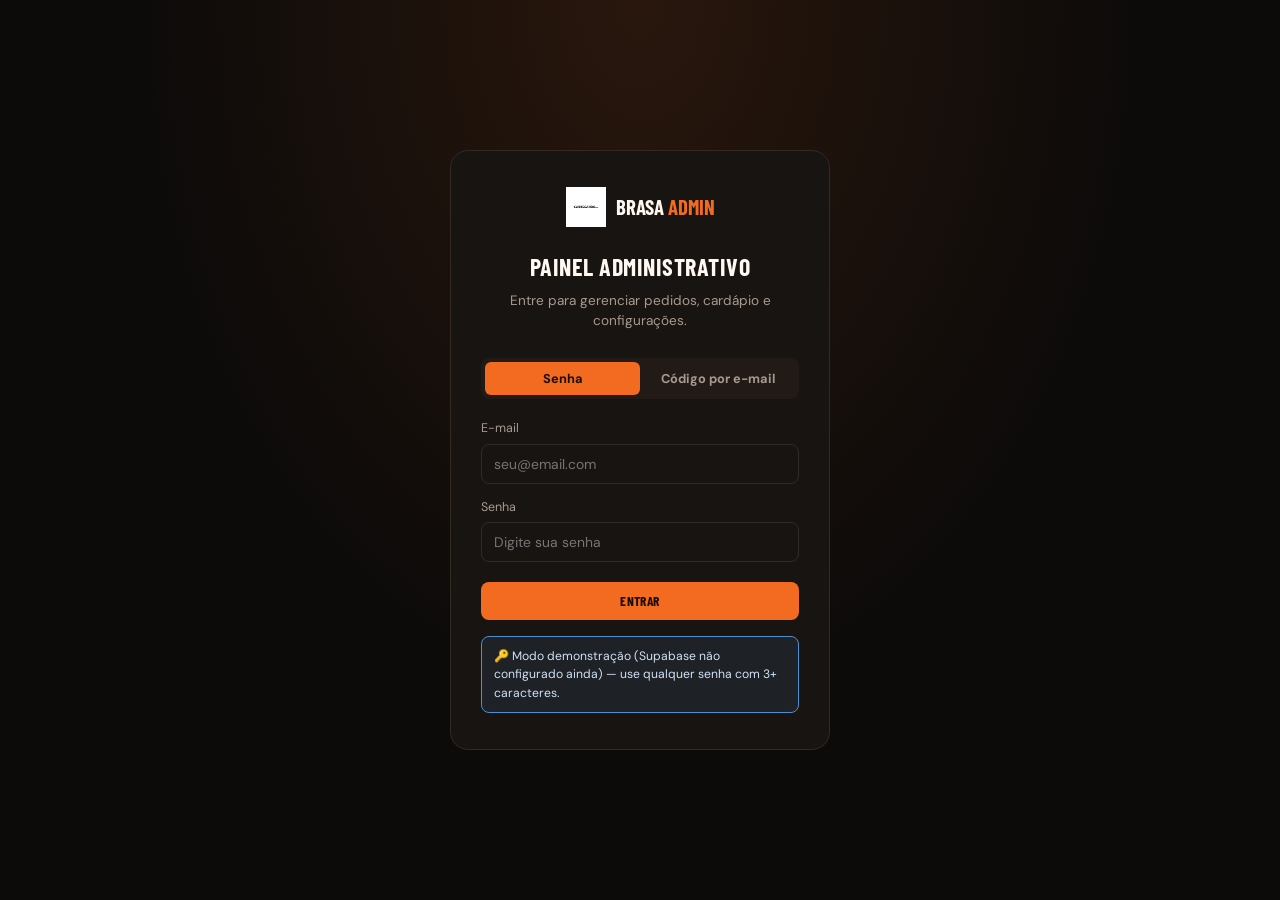
==== commit d1776bef: "Update admin.html" ====
--- a/admin.html
+++ b/admin.html
@@ -3,7 +3,7 @@
 <head>
 <meta charset="UTF-8">
 <meta name="viewport" content="width=device-width, initial-scale=1.0">
-<title>Painel Administrativo — Brasa Burger Co.</title>
+<title>Painel Administrativo — Seu Delivery!</title>
 <link rel="preconnect" href="https://fonts.googleapis.com">
 <link href="https://fonts.googleapis.com/css2?family=Barlow+Condensed:wght@500;600;700&family=DM+Sans:wght@400;500;700&display=swap" rel="stylesheet">
 <link rel="stylesheet" href="css/admin.css">
@@ -14,7 +14,7 @@
 <div class="login-screen" id="loginScreen">
   <div class="login-card">
     <div class="brand-mark">
-      <img src="assets/brand/logo-icon.png" alt="Brasa Burger Co.">
+      <img src="assets/brand/logo-icon.jpg" alt="Seu Delivery!">
       <span>BRASA <em>ADMIN</em></span>
     </div>
     <h1>Painel administrativo</h1>
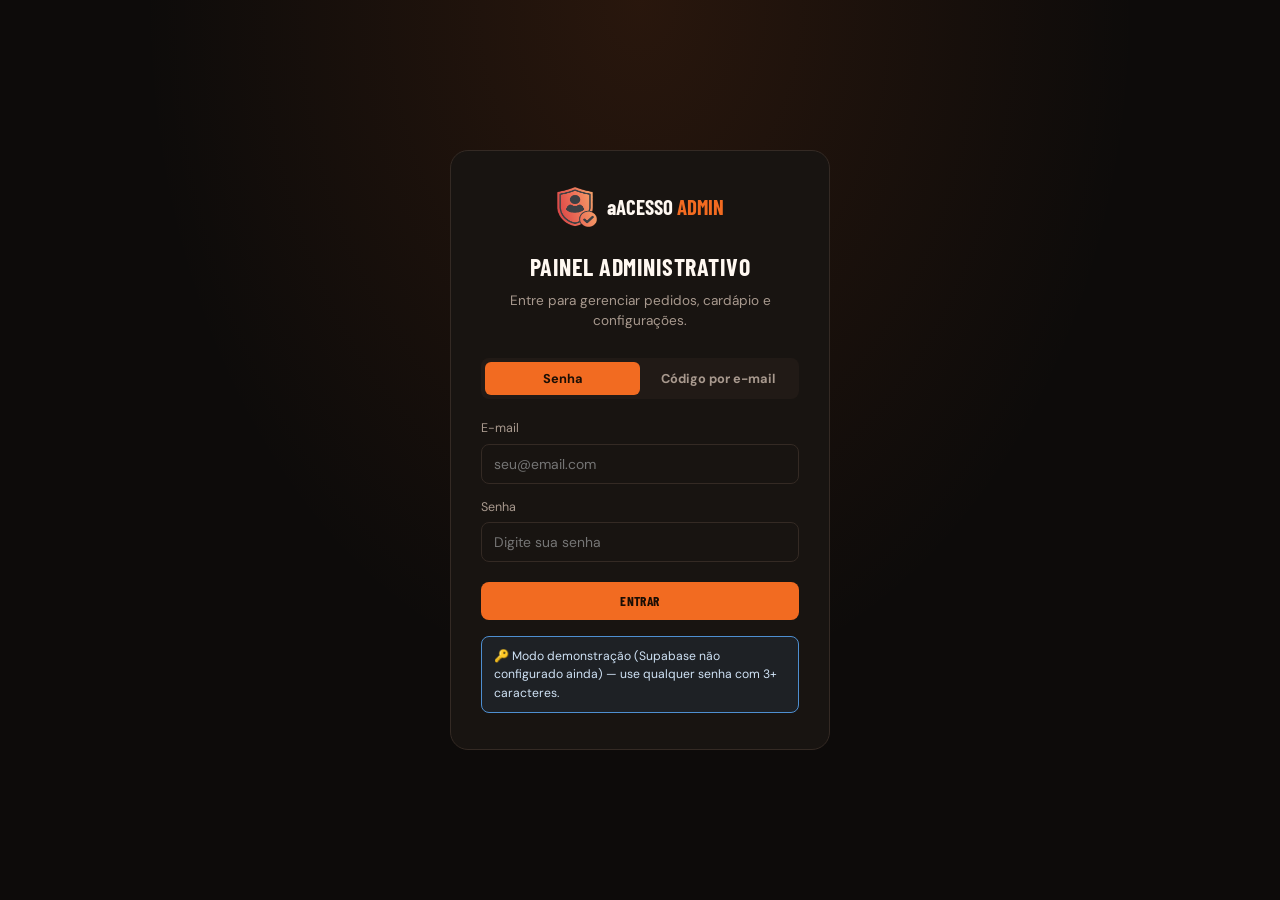
==== commit 2c3beb6f: "Update admin.html" ====
--- a/admin.html
+++ b/admin.html
@@ -14,8 +14,8 @@
 <div class="login-screen" id="loginScreen">
   <div class="login-card">
     <div class="brand-mark">
-      <img src="assets/brand/logo-icon.jpg" alt="Seu Delivery!">
-      <span>BRASA <em>ADMIN</em></span>
+      <img src="assets/brand/logo-icon_admin.png" alt="Seu Delivery!">
+      <span>aACESSO <em>ADMIN</em></span>
     </div>
     <h1>Painel administrativo</h1>
     <p class="sub">Entre para gerenciar pedidos, cardápio e configurações.</p>
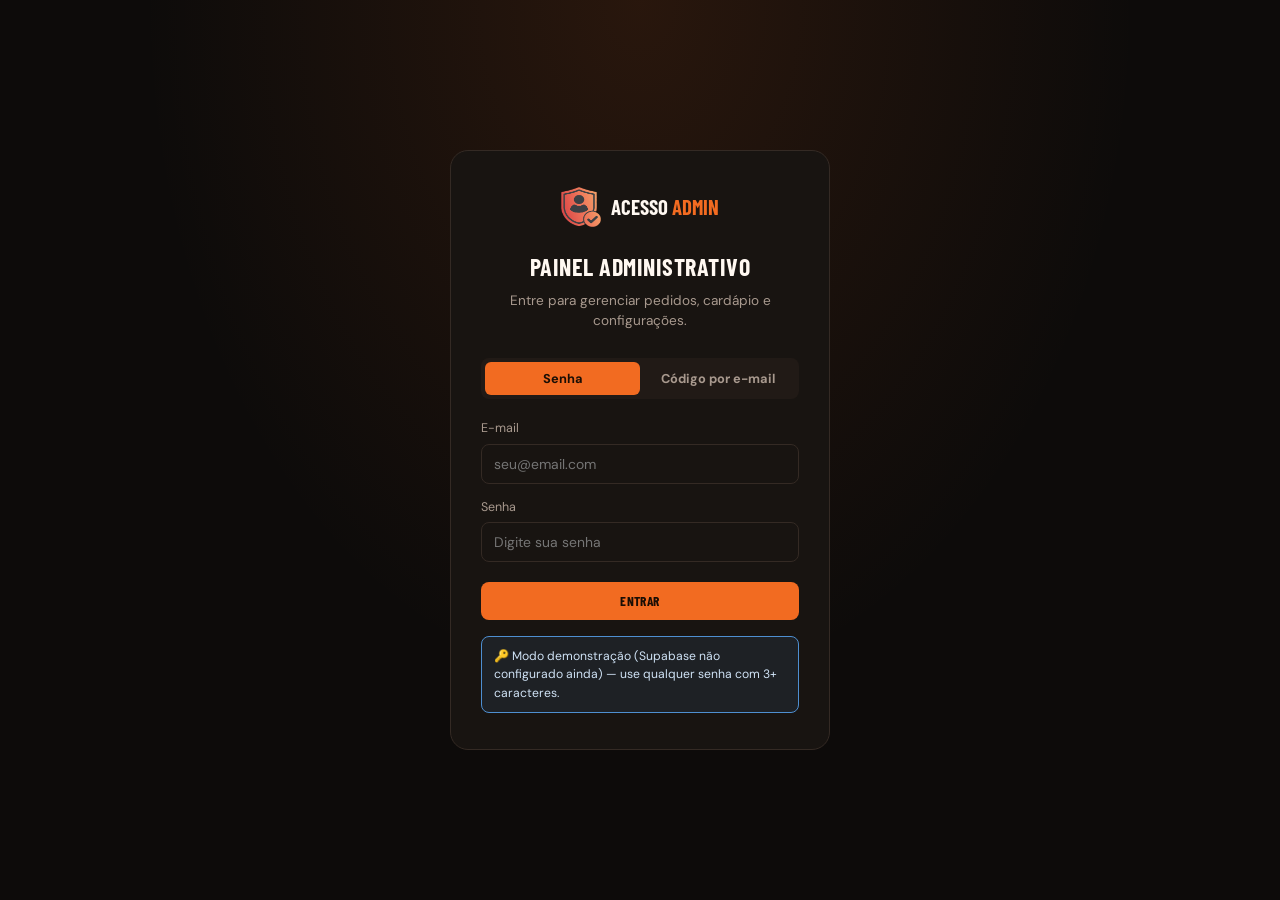
==== commit 120401a5: "Update admin.html" ====
--- a/admin.html
+++ b/admin.html
@@ -15,7 +15,7 @@
   <div class="login-card">
     <div class="brand-mark">
       <img src="assets/brand/logo-icon_admin.png" alt="Seu Delivery!">
-      <span>aACESSO <em>ADMIN</em></span>
+      <span>ACESSO <em>ADMIN</em></span>
     </div>
     <h1>Painel administrativo</h1>
     <p class="sub">Entre para gerenciar pedidos, cardápio e configurações.</p>
